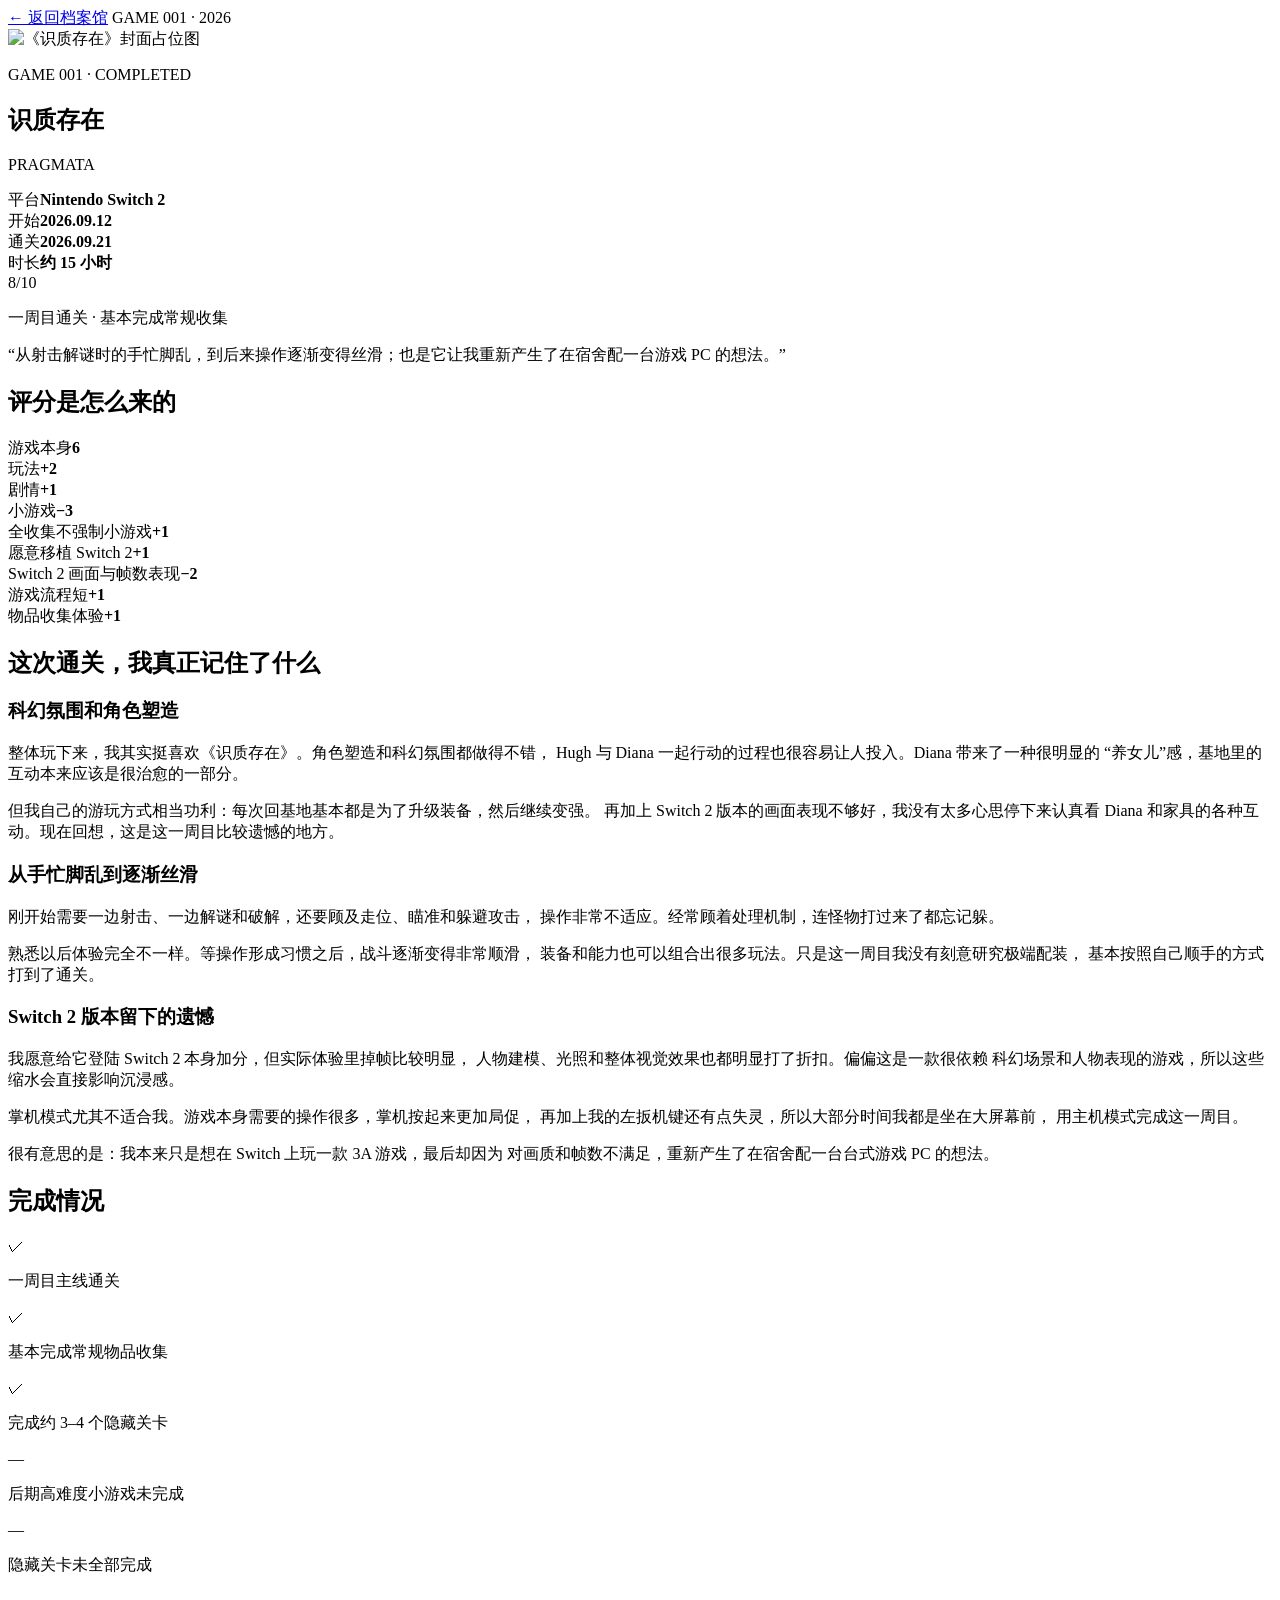
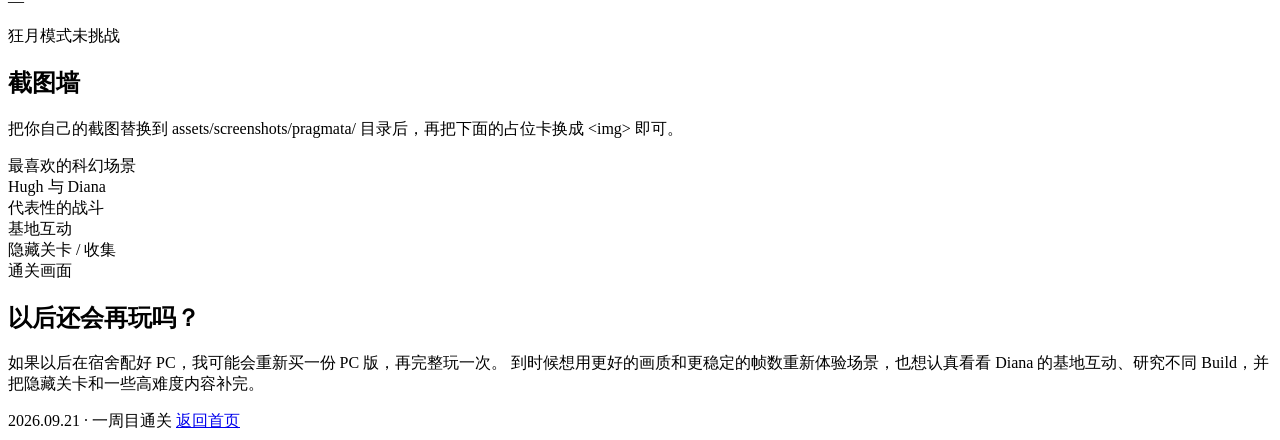
==== pragmata.html @ 6dda563b "Add files via upload" ====
<!DOCTYPE html>
<html lang="zh-CN">
<head>
  <meta charset="UTF-8" />
  <meta name="viewport" content="width=device-width, initial-scale=1.0" />
  <title>识质存在｜My Game Archive</title>
  <link rel="stylesheet" href="../assets/style.css" />
</head>
<body>
  <header class="detail-nav">
    <a href="../index.html">← 返回档案馆</a>
    <span>GAME 001 · 2026</span>
  </header>

  <main class="detail-page">
    <section class="hero">
      <div class="hero-cover">
        <img src="../assets/covers/pragmata-placeholder.svg" alt="《识质存在》封面占位图" />
      </div>
      <div class="hero-info">
        <p class="eyebrow">GAME 001 · COMPLETED</p>
        <h1>识质存在</h1>
        <p class="hero-en">PRAGMATA</p>

        <div class="meta-grid">
          <div><span>平台</span><strong>Nintendo Switch 2</strong></div>
          <div><span>开始</span><strong>2026.09.12</strong></div>
          <div><span>通关</span><strong>2026.09.21</strong></div>
          <div><span>时长</span><strong>约 15 小时</strong></div>
        </div>

        <div class="score-block">
          <div class="score-number">8<span>/10</span></div>
          <p>一周目通关 · 基本完成常规收集</p>
        </div>
      </div>
    </section>

    <section class="quote-card">
      <p>“从射击解谜时的手忙脚乱，到后来操作逐渐变得丝滑；也是它让我重新产生了在宿舍配一台游戏 PC 的想法。”</p>
    </section>

    <section class="content-section">
      <h2>评分是怎么来的</h2>
      <div class="score-list">
        <div><span>游戏本身</span><strong>6</strong></div>
        <div class="plus"><span>玩法</span><strong>+2</strong></div>
        <div class="plus"><span>剧情</span><strong>+1</strong></div>
        <div class="minus"><span>小游戏</span><strong>−3</strong></div>
        <div class="plus"><span>全收集不强制小游戏</span><strong>+1</strong></div>
        <div class="plus"><span>愿意移植 Switch 2</span><strong>+1</strong></div>
        <div class="minus"><span>Switch 2 画面与帧数表现</span><strong>−2</strong></div>
        <div class="plus"><span>游戏流程短</span><strong>+1</strong></div>
        <div class="plus"><span>物品收集体验</span><strong>+1</strong></div>
      </div>
    </section>

    <section class="content-section prose">
      <h2>这次通关，我真正记住了什么</h2>

      <h3>科幻氛围和角色塑造</h3>
      <p>
        整体玩下来，我其实挺喜欢《识质存在》。角色塑造和科幻氛围都做得不错，
        Hugh 与 Diana 一起行动的过程也很容易让人投入。Diana 带来了一种很明显的
        “养女儿”感，基地里的互动本来应该是很治愈的一部分。
      </p>
      <p>
        但我自己的游玩方式相当功利：每次回基地基本都是为了升级装备，然后继续变强。
        再加上 Switch 2 版本的画面表现不够好，我没有太多心思停下来认真看 Diana
        和家具的各种互动。现在回想，这是这一周目比较遗憾的地方。
      </p>

      <h3>从手忙脚乱到逐渐丝滑</h3>
      <p>
        刚开始需要一边射击、一边解谜和破解，还要顾及走位、瞄准和躲避攻击，
        操作非常不适应。经常顾着处理机制，连怪物打过来了都忘记躲。
      </p>
      <p>
        熟悉以后体验完全不一样。等操作形成习惯之后，战斗逐渐变得非常顺滑，
        装备和能力也可以组合出很多玩法。只是这一周目我没有刻意研究极端配装，
        基本按照自己顺手的方式打到了通关。
      </p>

      <h3>Switch 2 版本留下的遗憾</h3>
      <p>
        我愿意给它登陆 Switch 2 本身加分，但实际体验里掉帧比较明显，
        人物建模、光照和整体视觉效果也都明显打了折扣。偏偏这是一款很依赖
        科幻场景和人物表现的游戏，所以这些缩水会直接影响沉浸感。
      </p>
      <p>
        掌机模式尤其不适合我。游戏本身需要的操作很多，掌机按起来更加局促，
        再加上我的左扳机键还有点失灵，所以大部分时间我都是坐在大屏幕前，
        用主机模式完成这一周目。
      </p>
      <p>
        很有意思的是：我本来只是想在 Switch 上玩一款 3A 游戏，最后却因为
        对画质和帧数不满足，重新产生了在宿舍配一台台式游戏 PC 的想法。
      </p>
    </section>

    <section class="content-section">
      <h2>完成情况</h2>
      <div class="check-grid">
        <div><span>✓</span><p>一周目主线通关</p></div>
        <div><span>✓</span><p>基本完成常规物品收集</p></div>
        <div><span>✓</span><p>完成约 3–4 个隐藏关卡</p></div>
        <div class="muted"><span>—</span><p>后期高难度小游戏未完成</p></div>
        <div class="muted"><span>—</span><p>隐藏关卡未全部完成</p></div>
        <div class="muted"><span>—</span><p>狂月模式未挑战</p></div>
      </div>
    </section>

    <section class="content-section">
      <h2>截图墙</h2>
      <p class="helper">把你自己的截图替换到 assets/screenshots/pragmata/ 目录后，再把下面的占位卡换成 &lt;img&gt; 即可。</p>
      <div class="gallery">
        <div class="shot-placeholder">最喜欢的科幻场景</div>
        <div class="shot-placeholder">Hugh 与 Diana</div>
        <div class="shot-placeholder">代表性的战斗</div>
        <div class="shot-placeholder">基地互动</div>
        <div class="shot-placeholder">隐藏关卡 / 收集</div>
        <div class="shot-placeholder">通关画面</div>
      </div>
    </section>

    <section class="content-section revisit">
      <h2>以后还会再玩吗？</h2>
      <p>
        如果以后在宿舍配好 PC，我可能会重新买一份 PC 版，再完整玩一次。
        到时候想用更好的画质和更稳定的帧数重新体验场景，也想认真看看 Diana
        的基地互动、研究不同 Build，并把隐藏关卡和一些高难度内容补完。
      </p>
    </section>
  </main>

  <footer>
    <span>2026.09.21 · 一周目通关</span>
    <a href="../index.html">返回首页</a>
  </footer>
</body>
</html>
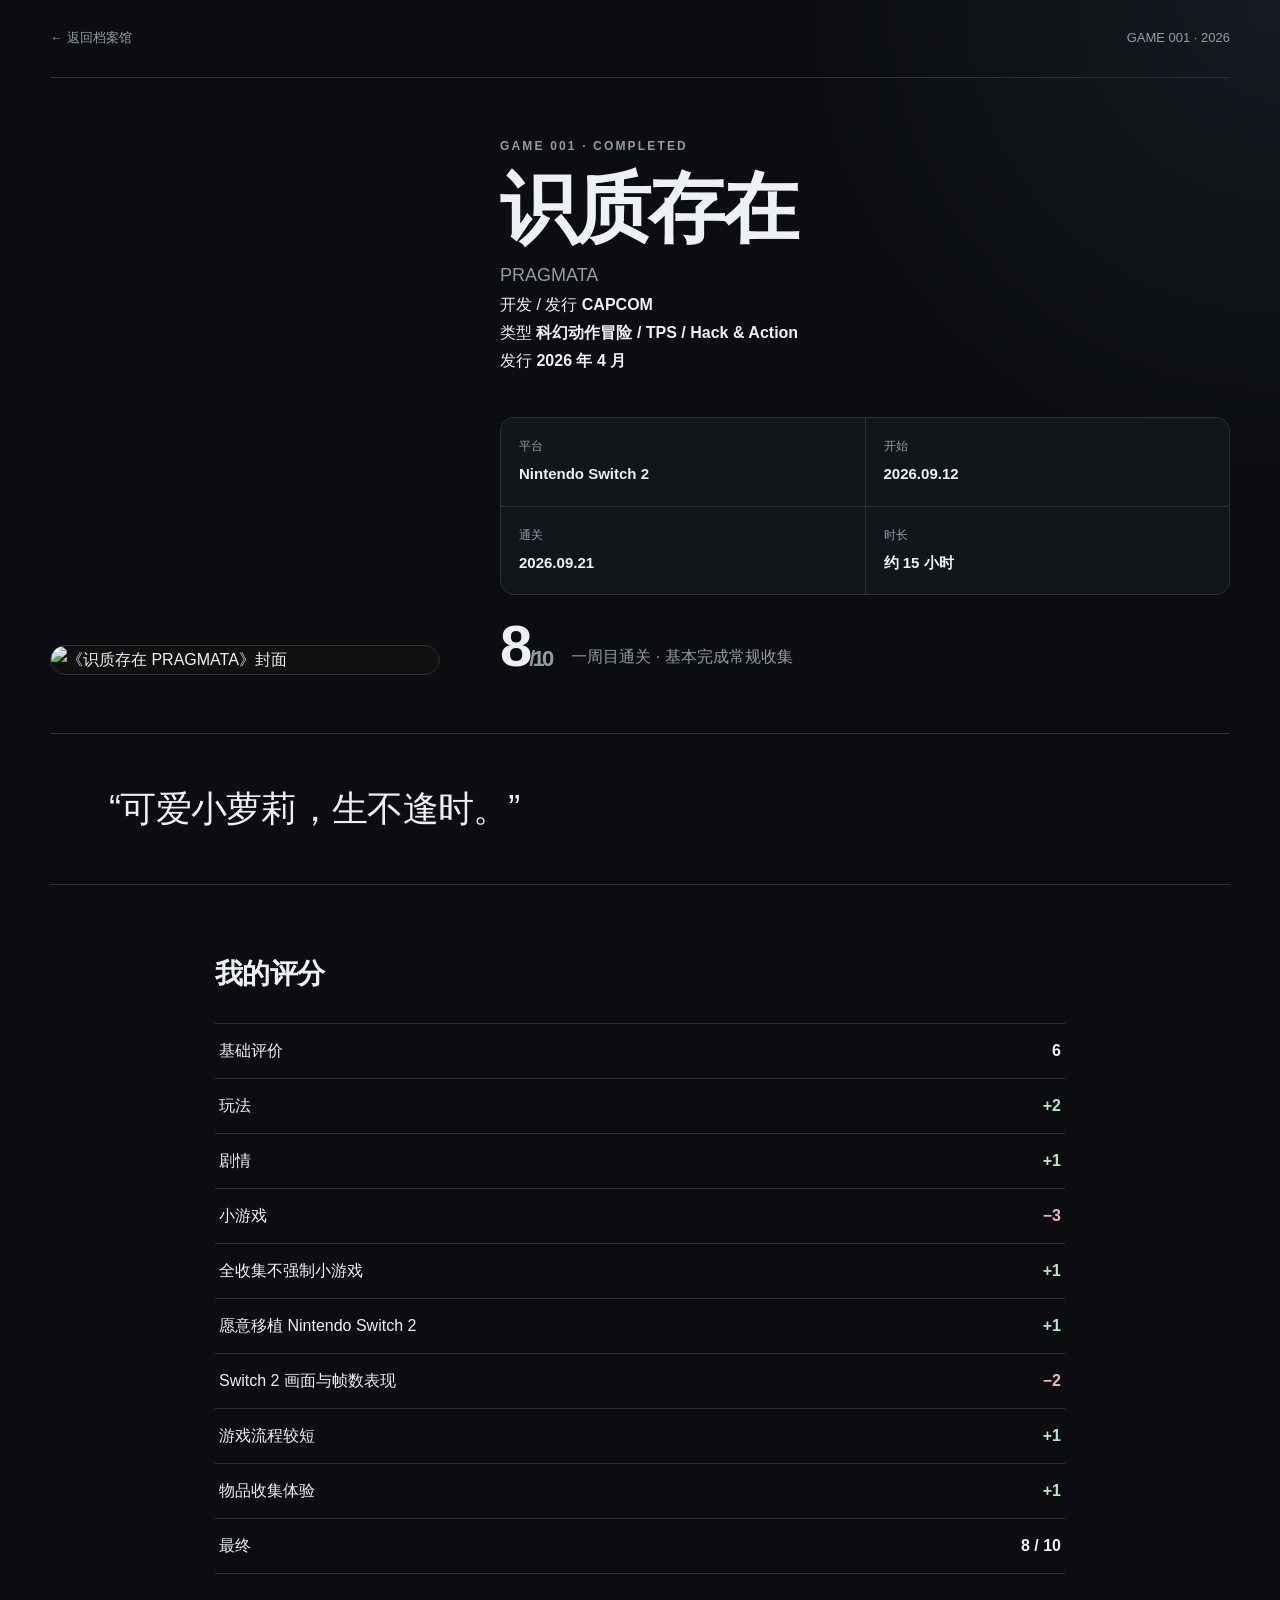
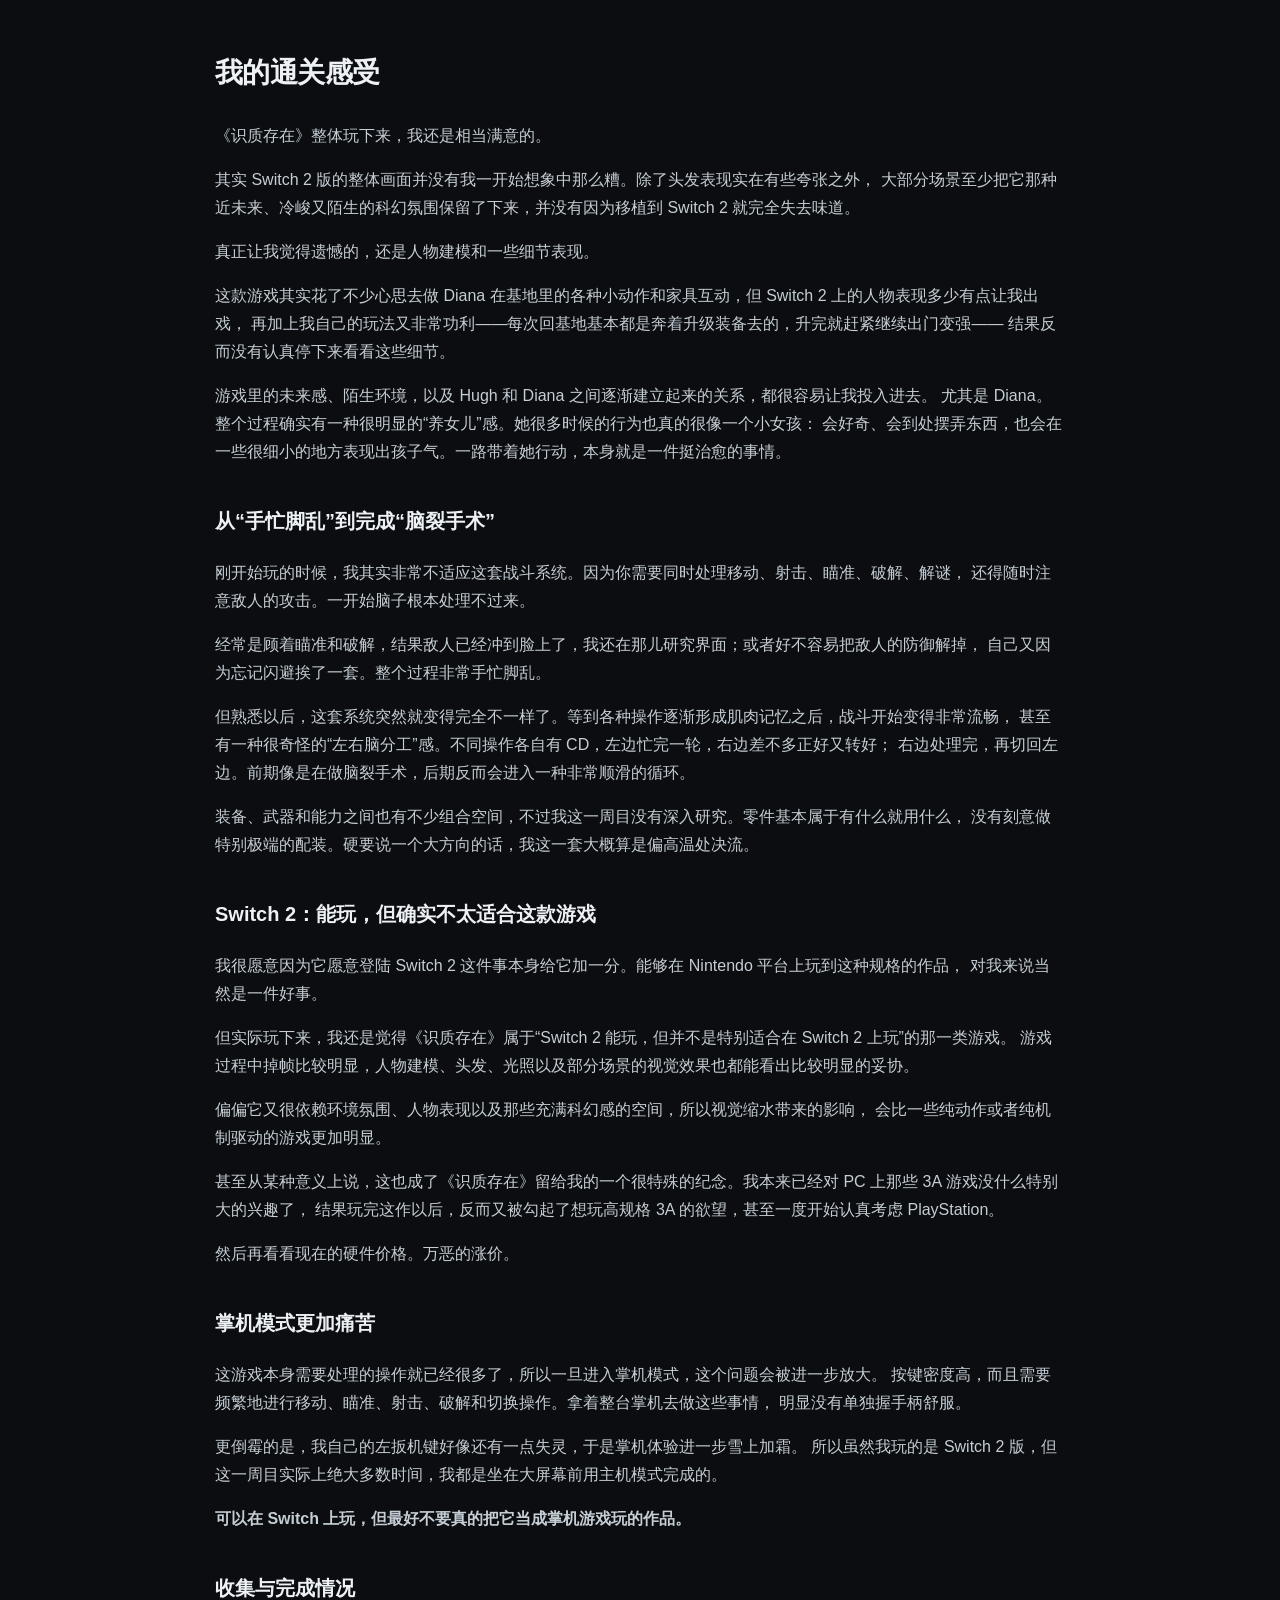
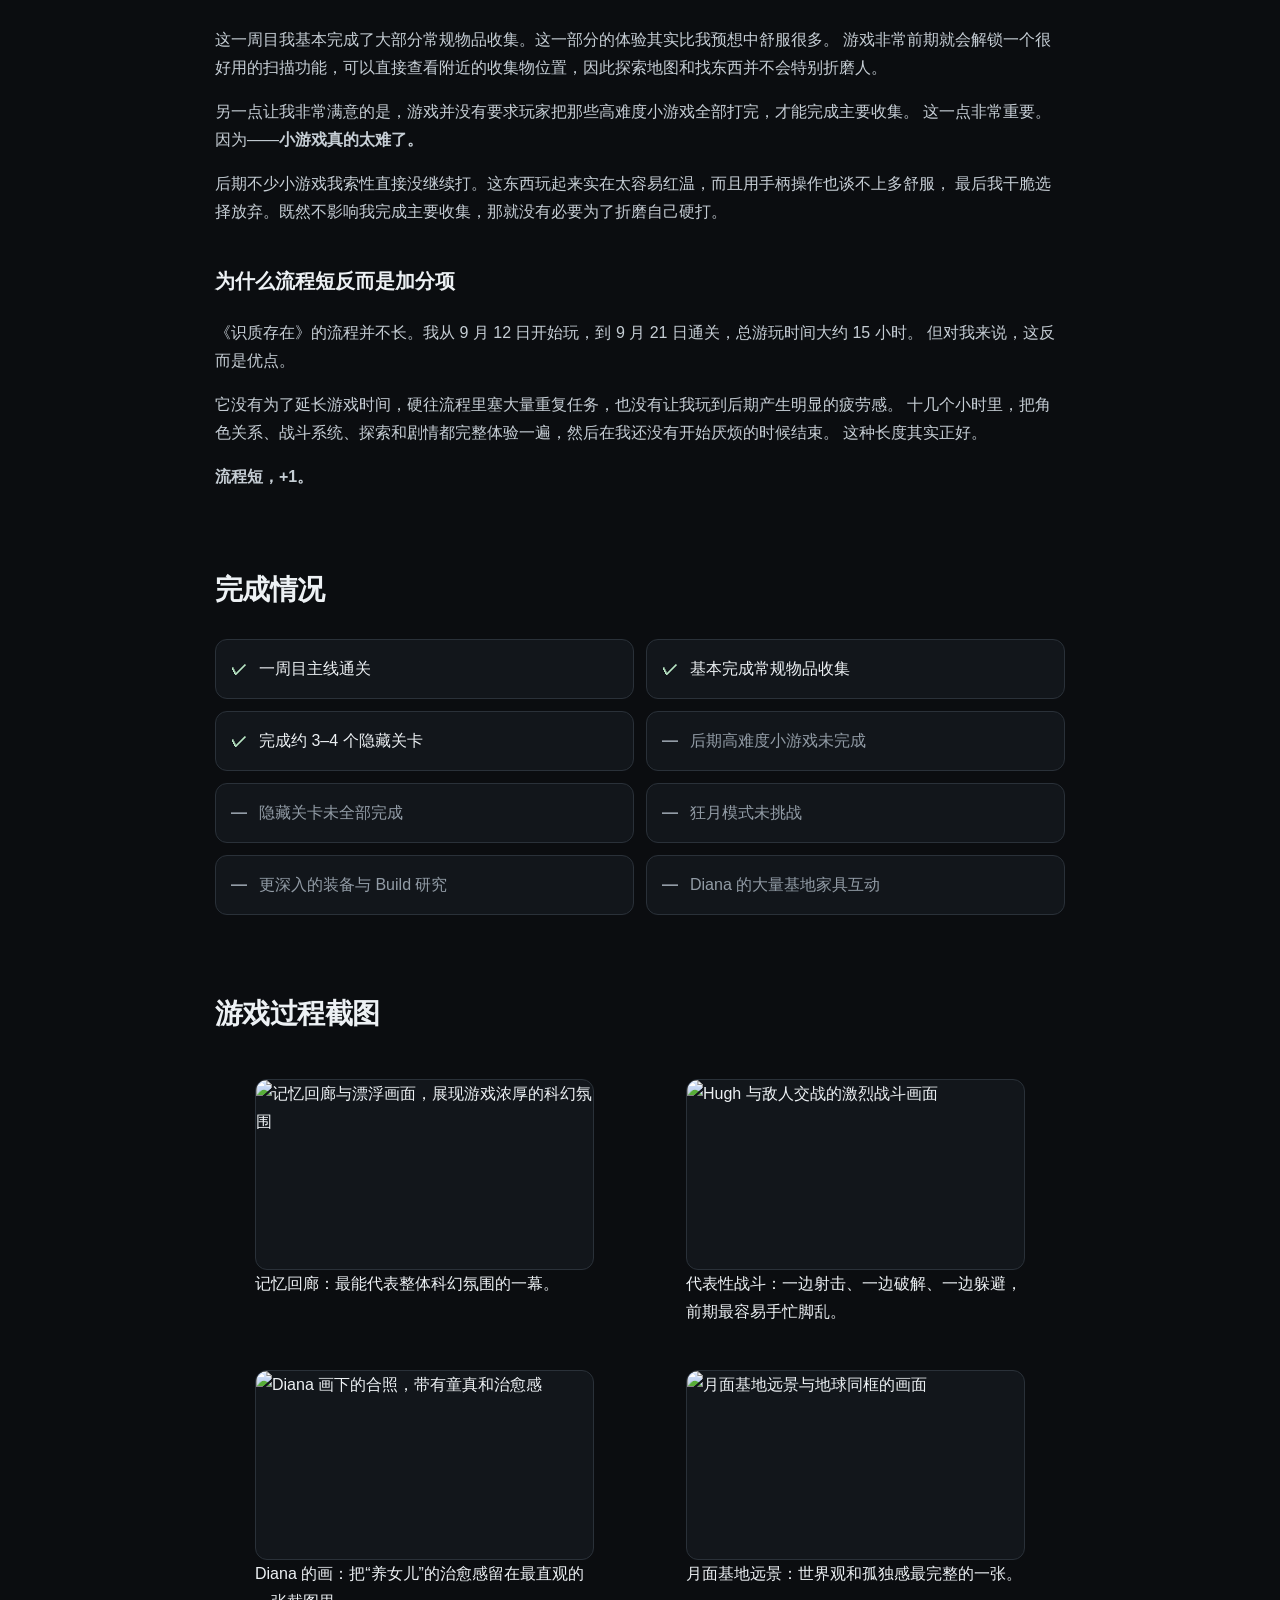
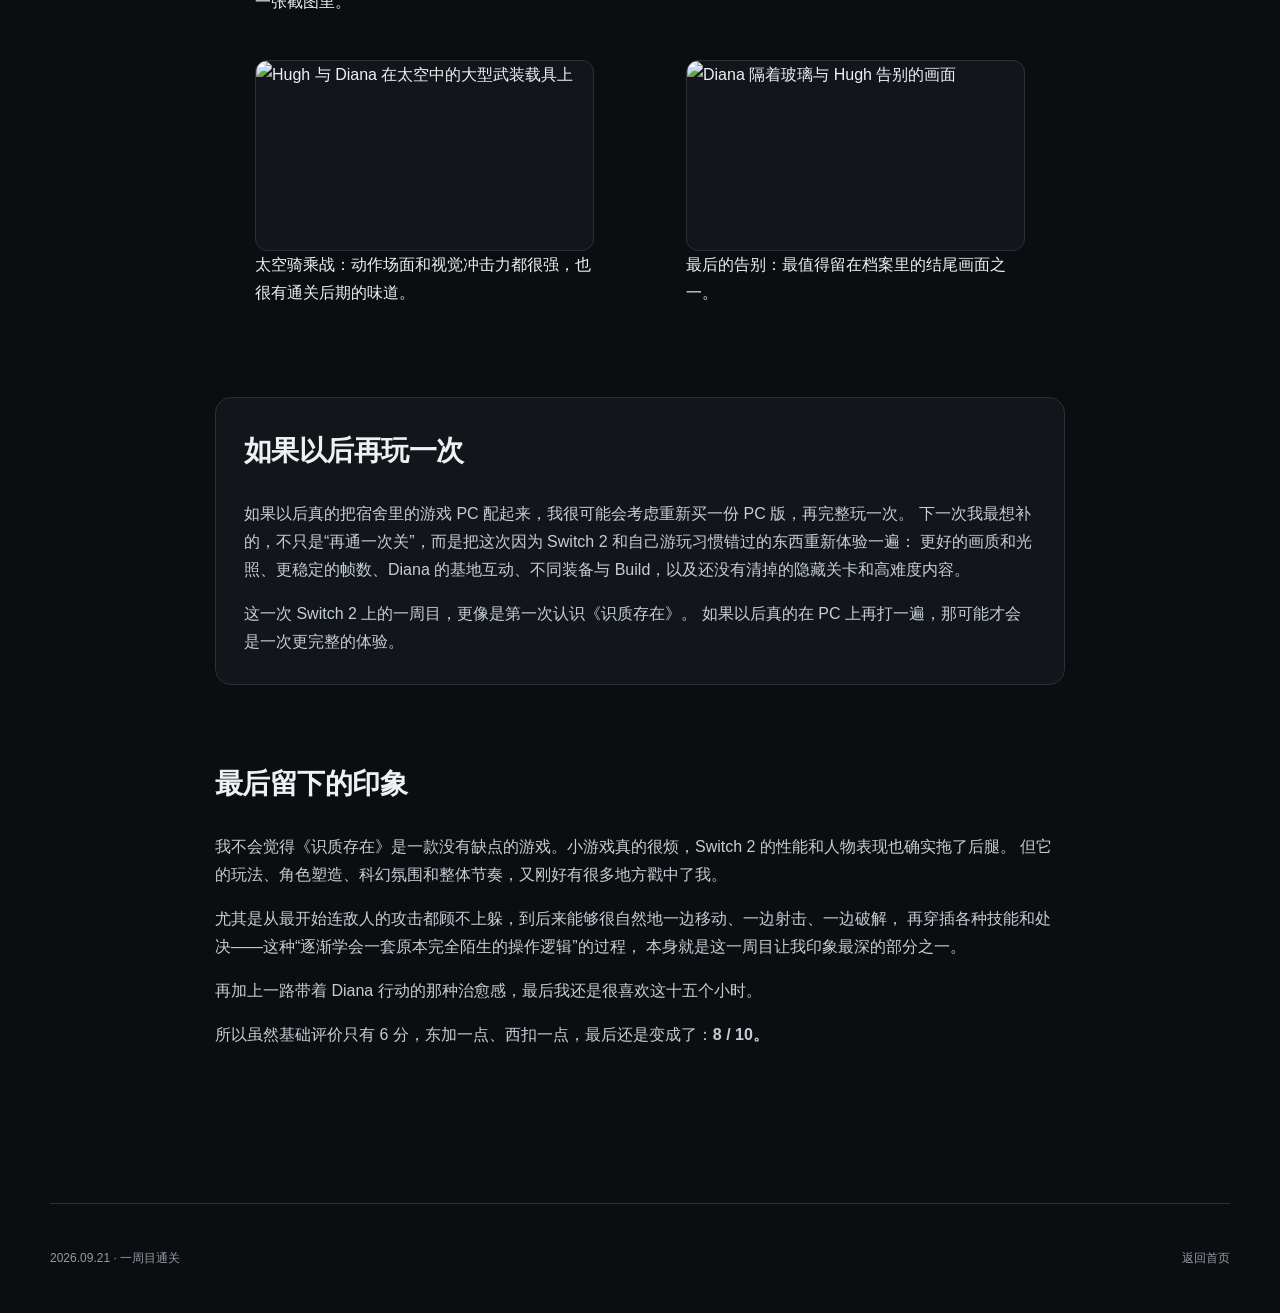
==== commit 7cf6d2e6: "Add files via upload" ====
--- a/pragmata.html
+++ b/pragmata.html
@@ -3,6 +3,7 @@
 <head>
   <meta charset="UTF-8" />
   <meta name="viewport" content="width=device-width, initial-scale=1.0" />
+  <meta name="description" content="《识质存在 PRAGMATA》个人通关记录：Nintendo Switch 2，一周目通关，约 15 小时。" />
   <title>识质存在｜My Game Archive</title>
   <link rel="stylesheet" href="../assets/style.css" />
 </head>
@@ -15,12 +16,28 @@
   <main class="detail-page">
     <section class="hero">
       <div class="hero-cover">
-        <img src="../assets/covers/pragmata-placeholder.svg" alt="《识质存在》封面占位图" />
-      </div>
+        <img src="../assets/covers/pragmata-cover.png" alt="《识质存在 PRAGMATA》封面" />
+      </div>
+
       <div class="hero-info">
         <p class="eyebrow">GAME 001 · COMPLETED</p>
         <h1>识质存在</h1>
         <p class="hero-en">PRAGMATA</p>
+
+        <div class="game-facts">
+          <div>
+            <span>开发 / 发行</span>
+            <strong>CAPCOM</strong>
+          </div>
+          <div>
+            <span>类型</span>
+            <strong>科幻动作冒险 / TPS / Hack &amp; Action</strong>
+          </div>
+          <div>
+            <span>发行</span>
+            <strong>2026 年 4 月</strong>
+          </div>
+        </div>
 
         <div class="meta-grid">
           <div><span>平台</span><strong>Nintendo Switch 2</strong></div>
@@ -37,65 +54,123 @@
     </section>
 
     <section class="quote-card">
-      <p>“从射击解谜时的手忙脚乱，到后来操作逐渐变得丝滑；也是它让我重新产生了在宿舍配一台游戏 PC 的想法。”</p>
+      <p>“可爱小萝莉，生不逢时。”</p>
     </section>
 
     <section class="content-section">
-      <h2>评分是怎么来的</h2>
+      <h2>我的评分</h2>
       <div class="score-list">
-        <div><span>游戏本身</span><strong>6</strong></div>
+        <div><span>基础评价</span><strong>6</strong></div>
         <div class="plus"><span>玩法</span><strong>+2</strong></div>
         <div class="plus"><span>剧情</span><strong>+1</strong></div>
         <div class="minus"><span>小游戏</span><strong>−3</strong></div>
         <div class="plus"><span>全收集不强制小游戏</span><strong>+1</strong></div>
-        <div class="plus"><span>愿意移植 Switch 2</span><strong>+1</strong></div>
+        <div class="plus"><span>愿意移植 Nintendo Switch 2</span><strong>+1</strong></div>
         <div class="minus"><span>Switch 2 画面与帧数表现</span><strong>−2</strong></div>
-        <div class="plus"><span>游戏流程短</span><strong>+1</strong></div>
+        <div class="plus"><span>游戏流程较短</span><strong>+1</strong></div>
         <div class="plus"><span>物品收集体验</span><strong>+1</strong></div>
+        <div class="score-total"><span>最终</span><strong>8 / 10</strong></div>
       </div>
     </section>
 
     <section class="content-section prose">
-      <h2>这次通关，我真正记住了什么</h2>
-
-      <h3>科幻氛围和角色塑造</h3>
-      <p>
-        整体玩下来，我其实挺喜欢《识质存在》。角色塑造和科幻氛围都做得不错，
-        Hugh 与 Diana 一起行动的过程也很容易让人投入。Diana 带来了一种很明显的
-        “养女儿”感，基地里的互动本来应该是很治愈的一部分。
-      </p>
-      <p>
-        但我自己的游玩方式相当功利：每次回基地基本都是为了升级装备，然后继续变强。
-        再加上 Switch 2 版本的画面表现不够好，我没有太多心思停下来认真看 Diana
-        和家具的各种互动。现在回想，这是这一周目比较遗憾的地方。
-      </p>
-
-      <h3>从手忙脚乱到逐渐丝滑</h3>
-      <p>
-        刚开始需要一边射击、一边解谜和破解，还要顾及走位、瞄准和躲避攻击，
-        操作非常不适应。经常顾着处理机制，连怪物打过来了都忘记躲。
-      </p>
-      <p>
-        熟悉以后体验完全不一样。等操作形成习惯之后，战斗逐渐变得非常顺滑，
-        装备和能力也可以组合出很多玩法。只是这一周目我没有刻意研究极端配装，
-        基本按照自己顺手的方式打到了通关。
-      </p>
-
-      <h3>Switch 2 版本留下的遗憾</h3>
-      <p>
-        我愿意给它登陆 Switch 2 本身加分，但实际体验里掉帧比较明显，
-        人物建模、光照和整体视觉效果也都明显打了折扣。偏偏这是一款很依赖
-        科幻场景和人物表现的游戏，所以这些缩水会直接影响沉浸感。
-      </p>
-      <p>
-        掌机模式尤其不适合我。游戏本身需要的操作很多，掌机按起来更加局促，
-        再加上我的左扳机键还有点失灵，所以大部分时间我都是坐在大屏幕前，
-        用主机模式完成这一周目。
-      </p>
-      <p>
-        很有意思的是：我本来只是想在 Switch 上玩一款 3A 游戏，最后却因为
-        对画质和帧数不满足，重新产生了在宿舍配一台台式游戏 PC 的想法。
-      </p>
+      <h2>我的通关感受</h2>
+      <p>
+        《识质存在》整体玩下来，我还是相当满意的。
+      </p>
+      <p>
+        其实 Switch 2 版的整体画面并没有我一开始想象中那么糟。除了头发表现实在有些夸张之外，
+        大部分场景至少把它那种近未来、冷峻又陌生的科幻氛围保留了下来，并没有因为移植到 Switch 2 就完全失去味道。
+      </p>
+      <p>
+        真正让我觉得遗憾的，还是人物建模和一些细节表现。
+      </p>
+      <p>
+        这款游戏其实花了不少心思去做 Diana 在基地里的各种小动作和家具互动，但 Switch 2 上的人物表现多少有点让我出戏，
+        再加上我自己的玩法又非常功利——每次回基地基本都是奔着升级装备去的，升完就赶紧继续出门变强——
+        结果反而没有认真停下来看看这些细节。
+      </p>
+      <p>
+        游戏里的未来感、陌生环境，以及 Hugh 和 Diana 之间逐渐建立起来的关系，都很容易让我投入进去。
+        尤其是 Diana。整个过程确实有一种很明显的“养女儿”感。她很多时候的行为也真的很像一个小女孩：
+        会好奇、会到处摆弄东西，也会在一些很细小的地方表现出孩子气。一路带着她行动，本身就是一件挺治愈的事情。
+      </p>
+
+      <h3>从“手忙脚乱”到完成“脑裂手术”</h3>
+      <p>
+        刚开始玩的时候，我其实非常不适应这套战斗系统。因为你需要同时处理移动、射击、瞄准、破解、解谜，
+        还得随时注意敌人的攻击。一开始脑子根本处理不过来。
+      </p>
+      <p>
+        经常是顾着瞄准和破解，结果敌人已经冲到脸上了，我还在那儿研究界面；或者好不容易把敌人的防御解掉，
+        自己又因为忘记闪避挨了一套。整个过程非常手忙脚乱。
+      </p>
+      <p>
+        但熟悉以后，这套系统突然就变得完全不一样了。等到各种操作逐渐形成肌肉记忆之后，战斗开始变得非常流畅，
+        甚至有一种很奇怪的“左右脑分工”感。不同操作各自有 CD，左边忙完一轮，右边差不多正好又转好；
+        右边处理完，再切回左边。前期像是在做脑裂手术，后期反而会进入一种非常顺滑的循环。
+      </p>
+      <p>
+        装备、武器和能力之间也有不少组合空间，不过我这一周目没有深入研究。零件基本属于有什么就用什么，
+        没有刻意做特别极端的配装。硬要说一个大方向的话，我这一套大概算是偏高温处决流。
+      </p>
+
+      <h3>Switch 2：能玩，但确实不太适合这款游戏</h3>
+      <p>
+        我很愿意因为它愿意登陆 Switch 2 这件事本身给它加一分。能够在 Nintendo 平台上玩到这种规格的作品，
+        对我来说当然是一件好事。
+      </p>
+      <p>
+        但实际玩下来，我还是觉得《识质存在》属于“Switch 2 能玩，但并不是特别适合在 Switch 2 上玩”的那一类游戏。
+        游戏过程中掉帧比较明显，人物建模、头发、光照以及部分场景的视觉效果也都能看出比较明显的妥协。
+      </p>
+      <p>
+        偏偏它又很依赖环境氛围、人物表现以及那些充满科幻感的空间，所以视觉缩水带来的影响，
+        会比一些纯动作或者纯机制驱动的游戏更加明显。
+      </p>
+      <p>
+        甚至从某种意义上说，这也成了《识质存在》留给我的一个很特殊的纪念。我本来已经对 PC 上那些 3A 游戏没什么特别大的兴趣了，
+        结果玩完这作以后，反而又被勾起了想玩高规格 3A 的欲望，甚至一度开始认真考虑 PlayStation。
+      </p>
+      <p>然后再看看现在的硬件价格。万恶的涨价。</p>
+
+      <h3>掌机模式更加痛苦</h3>
+      <p>
+        这游戏本身需要处理的操作就已经很多了，所以一旦进入掌机模式，这个问题会被进一步放大。
+        按键密度高，而且需要频繁地进行移动、瞄准、射击、破解和切换操作。拿着整台掌机去做这些事情，
+        明显没有单独握手柄舒服。
+      </p>
+      <p>
+        更倒霉的是，我自己的左扳机键好像还有一点失灵，于是掌机体验进一步雪上加霜。
+        所以虽然我玩的是 Switch 2 版，但这一周目实际上绝大多数时间，我都是坐在大屏幕前用主机模式完成的。
+      </p>
+      <p><strong>可以在 Switch 上玩，但最好不要真的把它当成掌机游戏玩的作品。</strong></p>
+
+      <h3>收集与完成情况</h3>
+      <p>
+        这一周目我基本完成了大部分常规物品收集。这一部分的体验其实比我预想中舒服很多。
+        游戏非常前期就会解锁一个很好用的扫描功能，可以直接查看附近的收集物位置，因此探索地图和找东西并不会特别折磨人。
+      </p>
+      <p>
+        另一点让我非常满意的是，游戏并没有要求玩家把那些高难度小游戏全部打完，才能完成主要收集。
+        这一点非常重要。因为——<strong>小游戏真的太难了。</strong>
+      </p>
+      <p>
+        后期不少小游戏我索性直接没继续打。这东西玩起来实在太容易红温，而且用手柄操作也谈不上多舒服，
+        最后我干脆选择放弃。既然不影响我完成主要收集，那就没有必要为了折磨自己硬打。
+      </p>
+
+      <h3>为什么流程短反而是加分项</h3>
+      <p>
+        《识质存在》的流程并不长。我从 9 月 12 日开始玩，到 9 月 21 日通关，总游玩时间大约 15 小时。
+        但对我来说，这反而是优点。
+      </p>
+      <p>
+        它没有为了延长游戏时间，硬往流程里塞大量重复任务，也没有让我玩到后期产生明显的疲劳感。
+        十几个小时里，把角色关系、战斗系统、探索和剧情都完整体验一遍，然后在我还没有开始厌烦的时候结束。
+        这种长度其实正好。
+      </p>
+      <p><strong>流程短，+1。</strong></p>
     </section>
 
     <section class="content-section">
@@ -107,29 +182,69 @@
         <div class="muted"><span>—</span><p>后期高难度小游戏未完成</p></div>
         <div class="muted"><span>—</span><p>隐藏关卡未全部完成</p></div>
         <div class="muted"><span>—</span><p>狂月模式未挑战</p></div>
+        <div class="muted"><span>—</span><p>更深入的装备与 Build 研究</p></div>
+        <div class="muted"><span>—</span><p>Diana 的大量基地家具互动</p></div>
       </div>
     </section>
 
     <section class="content-section">
-      <h2>截图墙</h2>
-      <p class="helper">把你自己的截图替换到 assets/screenshots/pragmata/ 目录后，再把下面的占位卡换成 &lt;img&gt; 即可。</p>
+      <h2>游戏过程截图</h2>
       <div class="gallery">
-        <div class="shot-placeholder">最喜欢的科幻场景</div>
-        <div class="shot-placeholder">Hugh 与 Diana</div>
-        <div class="shot-placeholder">代表性的战斗</div>
-        <div class="shot-placeholder">基地互动</div>
-        <div class="shot-placeholder">隐藏关卡 / 收集</div>
-        <div class="shot-placeholder">通关画面</div>
+        <figure>
+          <img src="../assets/screenshots/pragmata/01-memory-room.jpg" alt="记忆回廊与漂浮画面，展现游戏浓厚的科幻氛围" />
+          <figcaption>记忆回廊：最能代表整体科幻氛围的一幕。</figcaption>
+        </figure>
+        <figure>
+          <img src="../assets/screenshots/pragmata/02-combat.jpg" alt="Hugh 与敌人交战的激烈战斗画面" />
+          <figcaption>代表性战斗：一边射击、一边破解、一边躲避，前期最容易手忙脚乱。</figcaption>
+        </figure>
+        <figure>
+          <img src="../assets/screenshots/pragmata/03-drawing.jpg" alt="Diana 画下的合照，带有童真和治愈感" />
+          <figcaption>Diana 的画：把“养女儿”的治愈感留在最直观的一张截图里。</figcaption>
+        </figure>
+        <figure>
+          <img src="../assets/screenshots/pragmata/04-moon-base.jpg" alt="月面基地远景与地球同框的画面" />
+          <figcaption>月面基地远景：世界观和孤独感最完整的一张。</figcaption>
+        </figure>
+        <figure>
+          <img src="../assets/screenshots/pragmata/05-space-ride.jpg" alt="Hugh 与 Diana 在太空中的大型武装载具上" />
+          <figcaption>太空骑乘战：动作场面和视觉冲击力都很强，也很有通关后期的味道。</figcaption>
+        </figure>
+        <figure>
+          <img src="../assets/screenshots/pragmata/06-farewell.jpg" alt="Diana 隔着玻璃与 Hugh 告别的画面" />
+          <figcaption>最后的告别：最值得留在档案里的结尾画面之一。</figcaption>
+        </figure>
       </div>
     </section>
 
     <section class="content-section revisit">
-      <h2>以后还会再玩吗？</h2>
-      <p>
-        如果以后在宿舍配好 PC，我可能会重新买一份 PC 版，再完整玩一次。
-        到时候想用更好的画质和更稳定的帧数重新体验场景，也想认真看看 Diana
-        的基地互动、研究不同 Build，并把隐藏关卡和一些高难度内容补完。
-      </p>
+      <h2>如果以后再玩一次</h2>
+      <p>
+        如果以后真的把宿舍里的游戏 PC 配起来，我很可能会考虑重新买一份 PC 版，再完整玩一次。
+        下一次我最想补的，不只是“再通一次关”，而是把这次因为 Switch 2 和自己游玩习惯错过的东西重新体验一遍：
+        更好的画质和光照、更稳定的帧数、Diana 的基地互动、不同装备与 Build，以及还没有清掉的隐藏关卡和高难度内容。
+      </p>
+      <p>
+        这一次 Switch 2 上的一周目，更像是第一次认识《识质存在》。
+        如果以后真的在 PC 上再打一遍，那可能才会是一次更完整的体验。
+      </p>
+    </section>
+
+    <section class="content-section prose finale">
+      <h2>最后留下的印象</h2>
+      <p>
+        我不会觉得《识质存在》是一款没有缺点的游戏。小游戏真的很烦，Switch 2 的性能和人物表现也确实拖了后腿。
+        但它的玩法、角色塑造、科幻氛围和整体节奏，又刚好有很多地方戳中了我。
+      </p>
+      <p>
+        尤其是从最开始连敌人的攻击都顾不上躲，到后来能够很自然地一边移动、一边射击、一边破解，
+        再穿插各种技能和处决——这种“逐渐学会一套原本完全陌生的操作逻辑”的过程，
+        本身就是这一周目让我印象最深的部分之一。
+      </p>
+      <p>
+        再加上一路带着 Diana 行动的那种治愈感，最后我还是很喜欢这十五个小时。
+      </p>
+      <p class="final-score">所以虽然基础评价只有 6 分，东加一点、西扣一点，最后还是变成了：<strong>8 / 10。</strong></p>
     </section>
   </main>
 
--- a/assets/style.css
+++ b/assets/style.css
@@ -0,0 +1,347 @@
+
+:root {
+  --bg: #0b0d10;
+  --panel: #12161b;
+  --panel-2: #171c22;
+  --text: #edf1f4;
+  --muted: #929ca6;
+  --line: #2a3139;
+  --accent: #d7e6ff;
+  --good: #b8e6c4;
+  --bad: #f2b6b6;
+}
+
+* { box-sizing: border-box; }
+
+html { scroll-behavior: smooth; }
+
+body {
+  margin: 0;
+  background:
+    radial-gradient(circle at top right, rgba(115, 146, 181, .10), transparent 30rem),
+    var(--bg);
+  color: var(--text);
+  font-family: Inter, "SF Pro Display", "PingFang SC", "Microsoft YaHei", sans-serif;
+  line-height: 1.75;
+}
+
+a { color: inherit; text-decoration: none; }
+
+img { width: 100%; display: block; }
+
+.site-header,
+.detail-nav,
+main,
+footer {
+  width: min(1180px, calc(100% - 40px));
+  margin: 0 auto;
+}
+
+.site-header {
+  min-height: 300px;
+  display: flex;
+  justify-content: space-between;
+  align-items: flex-end;
+  padding: 72px 0 42px;
+  border-bottom: 1px solid var(--line);
+}
+
+.eyebrow {
+  margin: 0 0 10px;
+  color: var(--muted);
+  letter-spacing: .18em;
+  font-size: 12px;
+  font-weight: 700;
+}
+
+.site-header h1,
+.hero h1 {
+  margin: 0;
+  font-size: clamp(38px, 6vw, 78px);
+  line-height: 1.08;
+  letter-spacing: -0.04em;
+}
+
+.subtitle,
+.hero-en {
+  color: var(--muted);
+  margin: 10px 0 0;
+  font-size: 18px;
+}
+
+.summary {
+  display: flex;
+  flex-direction: column;
+  text-align: right;
+  color: var(--muted);
+  text-transform: uppercase;
+  letter-spacing: .1em;
+  font-size: 11px;
+}
+
+.summary strong {
+  color: var(--text);
+  font-size: 46px;
+  line-height: 1;
+}
+
+.year-section { padding: 50px 0 90px; }
+
+.section-title {
+  display: flex;
+  justify-content: space-between;
+  align-items: baseline;
+  margin-bottom: 26px;
+}
+
+.section-title h2 { font-size: 28px; margin: 0; }
+.section-title span { color: var(--muted); font-size: 12px; letter-spacing: .16em; }
+
+.game-grid {
+  display: grid;
+  grid-template-columns: repeat(auto-fit, minmax(270px, 1fr));
+  gap: 28px;
+}
+
+.game-card {
+  overflow: hidden;
+  border: 1px solid var(--line);
+  background: rgba(18,22,27,.82);
+  border-radius: 18px;
+  transition: transform .2s ease, border-color .2s ease;
+}
+
+.game-card:hover {
+  transform: translateY(-4px);
+  border-color: #46525f;
+}
+
+.cover-wrap {
+  position: relative;
+  aspect-ratio: 3 / 4;
+  overflow: hidden;
+  background: #101419;
+}
+
+.cover-wrap img {
+  width: 100%;
+  height: 100%;
+  object-fit: cover;
+}
+
+.status {
+  position: absolute;
+  top: 16px;
+  right: 16px;
+  background: rgba(11,13,16,.75);
+  backdrop-filter: blur(8px);
+  border: 1px solid rgba(255,255,255,.15);
+  padding: 6px 10px;
+  border-radius: 999px;
+  font-size: 12px;
+}
+
+.card-body { padding: 22px; }
+.card-topline {
+  display: flex;
+  justify-content: space-between;
+  color: var(--muted);
+  font-size: 11px;
+  letter-spacing: .08em;
+}
+.card-body h3 { margin: 14px 0 0; font-size: 26px; }
+.english-title { margin: 0; color: var(--muted); font-size: 13px; }
+.memory { color: #c9d1d8; margin: 18px 0; }
+
+.tags { display: flex; flex-wrap: wrap; gap: 7px; }
+.tags span {
+  border: 1px solid var(--line);
+  color: var(--muted);
+  border-radius: 999px;
+  padding: 5px 9px;
+  font-size: 11px;
+}
+
+.detail-nav {
+  min-height: 78px;
+  display: flex;
+  align-items: center;
+  justify-content: space-between;
+  border-bottom: 1px solid var(--line);
+  color: var(--muted);
+  font-size: 13px;
+}
+
+.detail-page { padding-bottom: 80px; }
+
+.hero {
+  display: grid;
+  grid-template-columns: minmax(250px, 390px) 1fr;
+  gap: 60px;
+  align-items: end;
+  padding: 58px 0;
+}
+
+.hero-cover {
+  border-radius: 18px;
+  overflow: hidden;
+  border: 1px solid var(--line);
+  background: #111;
+}
+
+.meta-grid {
+  display: grid;
+  grid-template-columns: repeat(2, minmax(160px, 1fr));
+  gap: 1px;
+  margin-top: 42px;
+  background: var(--line);
+  border: 1px solid var(--line);
+  border-radius: 14px;
+  overflow: hidden;
+}
+
+.meta-grid div {
+  background: var(--panel);
+  padding: 18px;
+  display: flex;
+  flex-direction: column;
+}
+
+.meta-grid span { color: var(--muted); font-size: 12px; }
+.meta-grid strong { margin-top: 4px; font-size: 15px; }
+
+.score-block {
+  margin-top: 22px;
+  display: flex;
+  align-items: end;
+  gap: 20px;
+}
+
+.score-number { font-size: 58px; line-height: 1; font-weight: 800; letter-spacing: -.05em; }
+.score-number span { color: var(--muted); font-size: 22px; }
+.score-block p { color: var(--muted); margin: 0 0 4px; }
+
+.quote-card {
+  border-top: 1px solid var(--line);
+  border-bottom: 1px solid var(--line);
+  padding: 48px 5%;
+  margin-bottom: 64px;
+}
+
+.quote-card p {
+  margin: 0;
+  font-size: clamp(22px, 3vw, 36px);
+  line-height: 1.5;
+  letter-spacing: -.02em;
+}
+
+.content-section {
+  max-width: 850px;
+  margin: 0 auto 74px;
+}
+
+.content-section h2 {
+  font-size: 28px;
+  margin-bottom: 25px;
+  letter-spacing: -.02em;
+}
+
+.prose h3 { margin-top: 38px; font-size: 20px; }
+.prose p { color: #c6ced5; font-size: 16px; }
+
+.score-list {
+  border-top: 1px solid var(--line);
+}
+
+.score-list div {
+  display: flex;
+  justify-content: space-between;
+  padding: 13px 4px;
+  border-bottom: 1px solid var(--line);
+}
+
+.score-list strong { font-variant-numeric: tabular-nums; }
+.score-list .plus strong { color: var(--good); }
+.score-list .minus strong { color: var(--bad); }
+
+.check-grid {
+  display: grid;
+  grid-template-columns: repeat(2, 1fr);
+  gap: 12px;
+}
+.check-grid div {
+  display: flex;
+  gap: 12px;
+  padding: 15px;
+  border: 1px solid var(--line);
+  border-radius: 12px;
+  background: var(--panel);
+}
+.check-grid p { margin: 0; }
+.check-grid span { color: var(--good); font-weight: 800; }
+.check-grid .muted span,
+.check-grid .muted p { color: var(--muted); }
+
+.helper { color: var(--muted); font-size: 13px; }
+
+.gallery {
+  display: grid;
+  grid-template-columns: repeat(2, 1fr);
+  gap: 12px;
+}
+
+.gallery img,
+.shot-placeholder {
+  border-radius: 12px;
+  border: 1px solid var(--line);
+  background: var(--panel);
+}
+
+.gallery img {
+  aspect-ratio: 16 / 9;
+  object-fit: cover;
+}
+
+.shot-placeholder {
+  aspect-ratio: 16 / 9;
+  display: flex;
+  align-items: center;
+  justify-content: center;
+  color: var(--muted);
+  font-size: 13px;
+}
+
+.revisit {
+  padding: 28px;
+  background: var(--panel);
+  border: 1px solid var(--line);
+  border-radius: 16px;
+}
+
+.revisit h2 { margin-top: 0; }
+.revisit p { color: #c6ced5; margin-bottom: 0; }
+
+footer {
+  min-height: 110px;
+  border-top: 1px solid var(--line);
+  display: flex;
+  justify-content: space-between;
+  align-items: center;
+  color: var(--muted);
+  font-size: 12px;
+}
+
+@media (max-width: 760px) {
+  .site-header { min-height: 240px; align-items: flex-start; flex-direction: column; gap: 30px; }
+  .summary { text-align: left; }
+  .hero { grid-template-columns: 1fr; gap: 30px; }
+  .hero-cover { max-width: 360px; }
+  .meta-grid { grid-template-columns: 1fr 1fr; }
+  .check-grid, .gallery { grid-template-columns: 1fr; }
+}
+
+@media (max-width: 480px) {
+  .site-header, .detail-nav, main, footer { width: min(100% - 24px, 1180px); }
+  .meta-grid { grid-template-columns: 1fr; }
+  .detail-nav span { display: none; }
+}
